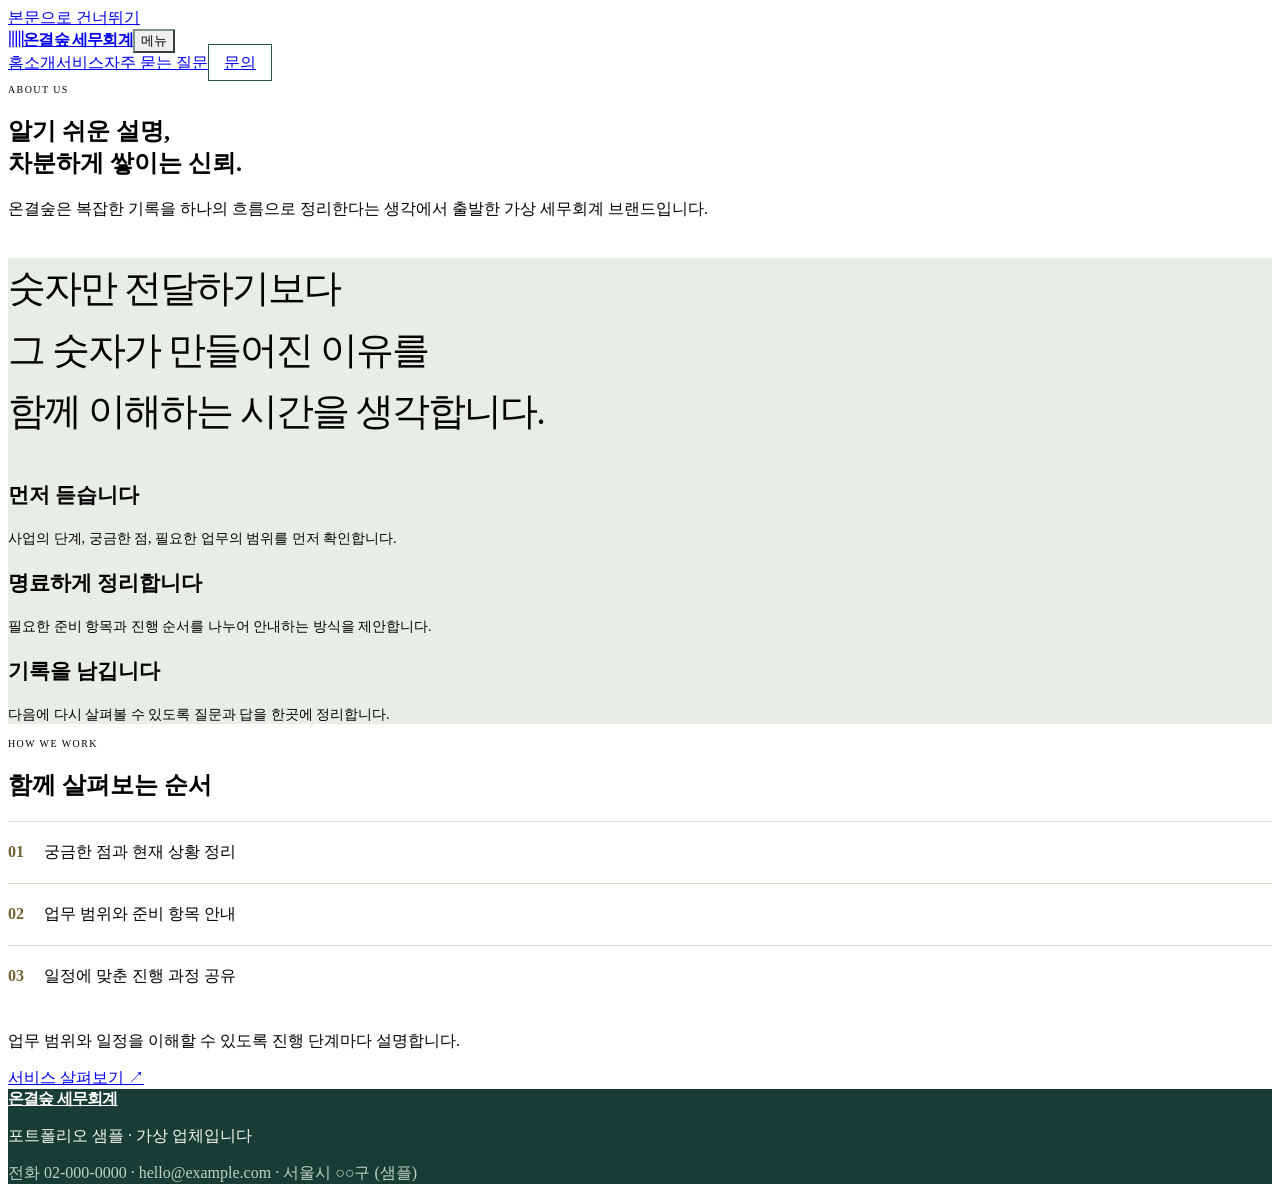
==== about.html @ 115e499b "세무회계 사무소 홈페이지 샘플 추가" ====
<!doctype html>
<html lang="ko"><head><meta charset="utf-8"><meta name="viewport" content="width=device-width,initial-scale=1"><title>사무소 소개 | 온결숲 세무회계</title><meta name="description" content="온결숲 세무회계. 사무소 소개·서비스·자주 묻는 질문과 문의 안내."><meta property="og:title" content="사무소 소개 | 온결숲 세무회계"><meta property="og:description" content="온결숲 세무회계. 사무소 소개·서비스·자주 묻는 질문과 문의 안내."><meta property="og:type" content="website"><meta property="og:locale" content="ko_KR"><meta property="og:image" content="thumb.png"><meta property="og:image:width" content="1280"><meta property="og:image:height" content="800"><link rel="icon" href="assets/mark.svg" type="image/svg+xml"><link rel="stylesheet" href="assets/base.css"><link rel="stylesheet" href="tax.css"><script defer src="assets/common.js"></script><link rel="preconnect" href="https://fonts.googleapis.com"><link rel="preconnect" href="https://fonts.gstatic.com" crossorigin><link href="https://fonts.googleapis.com/css2?family=Noto+Sans+KR:wght@400;500;600;700;800;900&display=swap" rel="stylesheet"></head>
<body class="tax"><a class="skip" href="#main">본문으로 건너뛰기</a><header class="site-header"><div class="wrap header-inner"><a class="brand" href="index.html"><span class="brand-mark" aria-hidden="true">▥</span>온결숲 세무회계</a><button class="nav-toggle" aria-expanded="false" aria-controls="site-nav" type="button">메뉴</button><nav id="site-nav" aria-label="주 메뉴"><a href="index.html">홈</a><a href="about.html" aria-current="page">소개</a><a href="services.html">서비스</a><a href="faq.html">자주 묻는 질문</a><a href="contact.html">문의</a></nav></div></header><main id="main"><section class="page-intro wrap"><p class="eyebrow">ABOUT US</p><h1>알기 쉬운 설명,<br>차분하게 쌓이는 신뢰.</h1><p class="lead">온결숲은 복잡한 기록을 하나의 흐름으로 정리한다는 생각에서 출발한 가상 세무회계 브랜드입니다.</p></section><section class="section soft"><div class="wrap"><p class="statement">숫자만 전달하기보다<br>그 숫자가 만들어진 이유를<br>함께 이해하는 시간을 생각합니다.</p><div class="grid three"><article class="panel"><h3>먼저 듣습니다</h3><p>사업의 단계, 궁금한 점, 필요한 업무의 범위를 먼저 확인합니다.</p></article><article class="panel"><h3>명료하게 정리합니다</h3><p>필요한 준비 항목과 진행 순서를 나누어 안내하는 방식을 제안합니다.</p></article><article class="panel"><h3>기록을 남깁니다</h3><p>다음에 다시 살펴볼 수 있도록 질문과 답을 한곳에 정리합니다.</p></article></div></div></section><section class="section wrap"><p class="eyebrow">HOW WE WORK</p><h2>함께 살펴보는 순서</h2><div class="step"><strong>01</strong>궁금한 점과 현재 상황 정리</div><div class="step"><strong>02</strong>업무 범위와 준비 항목 안내</div><div class="step"><strong>03</strong>일정에 맞춘 진행 과정 공유</div><p class="small muted" style="margin-top:24px">업무 범위와 일정을 이해할 수 있도록 진행 단계마다 설명합니다.</p><a class="btn outline" href="services.html">서비스 살펴보기 ↗</a></section></main><footer class="site-footer"><div class="wrap"><div class="footer-row"><a class="brand" href="index.html">온결숲 세무회계</a></div><p>포트폴리오 샘플 · 가상 업체입니다</p><p class="muted small">전화 02-000-0000 · hello@example.com · 서울시 ○○구 (샘플)</p></div></footer><div class="toast" id="toast" role="status" aria-live="polite" hidden></div></body></html>
---- tax.css ----
.tax{--ink:#173b3c;--muted:#516b6b;--accent:#1d5550;--paper:#fdfcf8;--soft:#edf2ee;--line:#d8e0d9;--radius:4px}.tax .brand{letter-spacing:.02em}.tax nav a:last-child{border:1px solid var(--accent);padding:9px 15px}.tax-hero{display:grid;grid-template-columns:1.03fr 1fr;gap:62px;align-items:center;padding:54px 0 58px}.tax-hero h1{font-size:clamp(2.2rem,4vw,3.4rem);margin-bottom:26px}.tax-hero h1 em{font-style:normal;color:#8b7945}.tax-art{position:relative}.tax-art img{display:block;width:100%;border-radius:4px}.art-note{position:absolute;bottom:24px;left:-26px;background:var(--paper);border:1px solid var(--line);padding:17px 24px;box-shadow:0 8px 25px #173b3c10;font-size:13px}.art-note strong{display:block;letter-spacing:.12em;font-size:10px;margin-bottom:4px;color:#7a6c43}.tax-points{border-top:1px solid var(--line);border-bottom:1px solid var(--line);padding:20px 0;display:grid;grid-template-columns:repeat(3,1fr);gap:20px;font-size:12px}.tax-points strong{display:block;font-size:15px;margin-bottom:3px}.service-num{font-size:13px;letter-spacing:.1em;color:#71633c;margin-bottom:34px}.tax .panel h3{font-size:21px}.tax .panel p{font-size:14px}.text-link{font-size:13px;font-weight:700;text-decoration:underline;text-underline-offset:6px}.statement{font-size:clamp(1.8rem,3vw,2.7rem);max-width:760px;line-height:1.6;letter-spacing:-.05em}.step{padding:20px 0;border-top:1px solid var(--line)}.step strong{margin-right:20px;color:#756234}.faq-list{max-width:840px}.faq-list details{border-top:1px solid var(--line);padding:24px 0}.faq-list details:last-child{border-bottom:1px solid var(--line)}.faq-list summary{cursor:pointer;font-weight:700;font-size:17px;padding-right:20px}.faq-list details p{padding-top:18px;font-size:14px;color:var(--muted);max-width:700px}.contact-grid{display:grid;grid-template-columns:.75fr 1.2fr;gap:70px}.contact-grid aside{background:var(--soft);padding:32px;align-self:start}.contact-grid form{max-width:620px}.tax .site-footer{background:#173b3c;color:#f6f3e9}.tax .site-footer .muted{color:#c3d3cf}.wide-cta{display:flex;align-items:center;justify-content:space-between;gap:24px}.wide-cta h2{max-width:660px}@media(max-width:760px){.tax-hero{grid-template-columns:1fr;gap:32px;padding:40px 0}.tax-hero h1{font-size:2.35rem}.tax-art{max-width:500px}.art-note{left:12px;bottom:16px;padding:12px 18px}.tax-points{grid-template-columns:1fr;gap:14px}.tax-points div{padding-bottom:10px;border-bottom:1px solid var(--line)}.tax-points div:last-child{border:0;padding:0}.contact-grid{grid-template-columns:1fr;gap:32px}.wide-cta{align-items:start;flex-direction:column}.tax nav a:last-child{padding:0;border:0}}

.tax{--ink:#163c36;--accent:#225749;--paper:#f6f7f0;--soft:#e8eee5;--line:#d6dfd1;--radius:2px}.tax .brand{font-weight:700;letter-spacing:-.05em}.tax-hero{grid-template-columns:1.03fr 1fr;gap:48px;padding:54px 0 62px;min-height:620px}.tax-hero h1{font-size:clamp(34px,4.25vw,56px);font-weight:600;line-height:1.35;letter-spacing:-.065em;margin-bottom:24px}.tax-hero h1 em{color:#607c51;font-weight:400}.tax-art{align-self:stretch;display:flex;align-items:center;min-width:0}.tax-art img{width:100%;border-radius:0}.tax .art-note{left:-20px;bottom:32px;background:#f6f7f0;padding:14px 20px;box-shadow:none;border:1px solid #c8d5c2;font-size:11px}.tax .btn{border-radius:2px;font-weight:500}.tax .tax-points{grid-template-columns:repeat(3,1fr);padding:24px 0}.tax .tax-points strong{font-size:16px;font-weight:500}.tax .service-num{font-family:Georgia,serif;font-size:42px;margin-bottom:25px;color:#6a8263}.tax .card{border-radius:2px;box-shadow:none;border-color:var(--line);padding:32px}.tax .card h3{font-weight:500;font-size:23px}.tax .section-head h2{font-weight:500}.tax .section.soft{background:#e8eee5}.tax .site-footer{background:#173d35;color:#f6f7f0}.tax .site-footer .muted{color:#bfd0c2}.tax .site-footer .brand{color:#fff}.tax .eyebrow{font-size:10px;letter-spacing:.14em}.tax .nav-toggle{border-color:#7c9481}.tax .contact-aside{border-radius:0}
@media(max-width:900px){.tax-hero{gap:24px}.tax-hero h1{font-size:42px}.tax .art-note{left:-8px;font-size:10px;padding:10px}.tax .hero-index{display:block}.tax .hero-index span{display:block}}
@media(max-width:760px){.tax-hero{grid-template-columns:1fr;gap:18px;padding:40px 0 28px;min-height:0}.tax-hero h1{font-size:37px;line-height:1.4}.tax-hero .lead br{display:none}.tax .hero-index{display:none}.tax-art{max-width:100%;width:100%;height:325px}.tax-art img{height:325px;object-fit:cover}.tax .art-note{bottom:6px;left:12px;max-width:calc(100% - 24px)}.tax .tax-points{grid-template-columns:1fr;gap:14px}.tax .card{padding:25px}.tax .actions{margin-top:24px;gap:20px}.tax .btn{font-size:12px}.tax .eyebrow{font-size:9px}}

.tax .service-num{display:flex;align-items:center;gap:18px;font-size:38px;letter-spacing:0}.tax .service-label{font-family:Arial,sans-serif;font-size:10px;letter-spacing:.13em}.tax .panel{min-width:0}
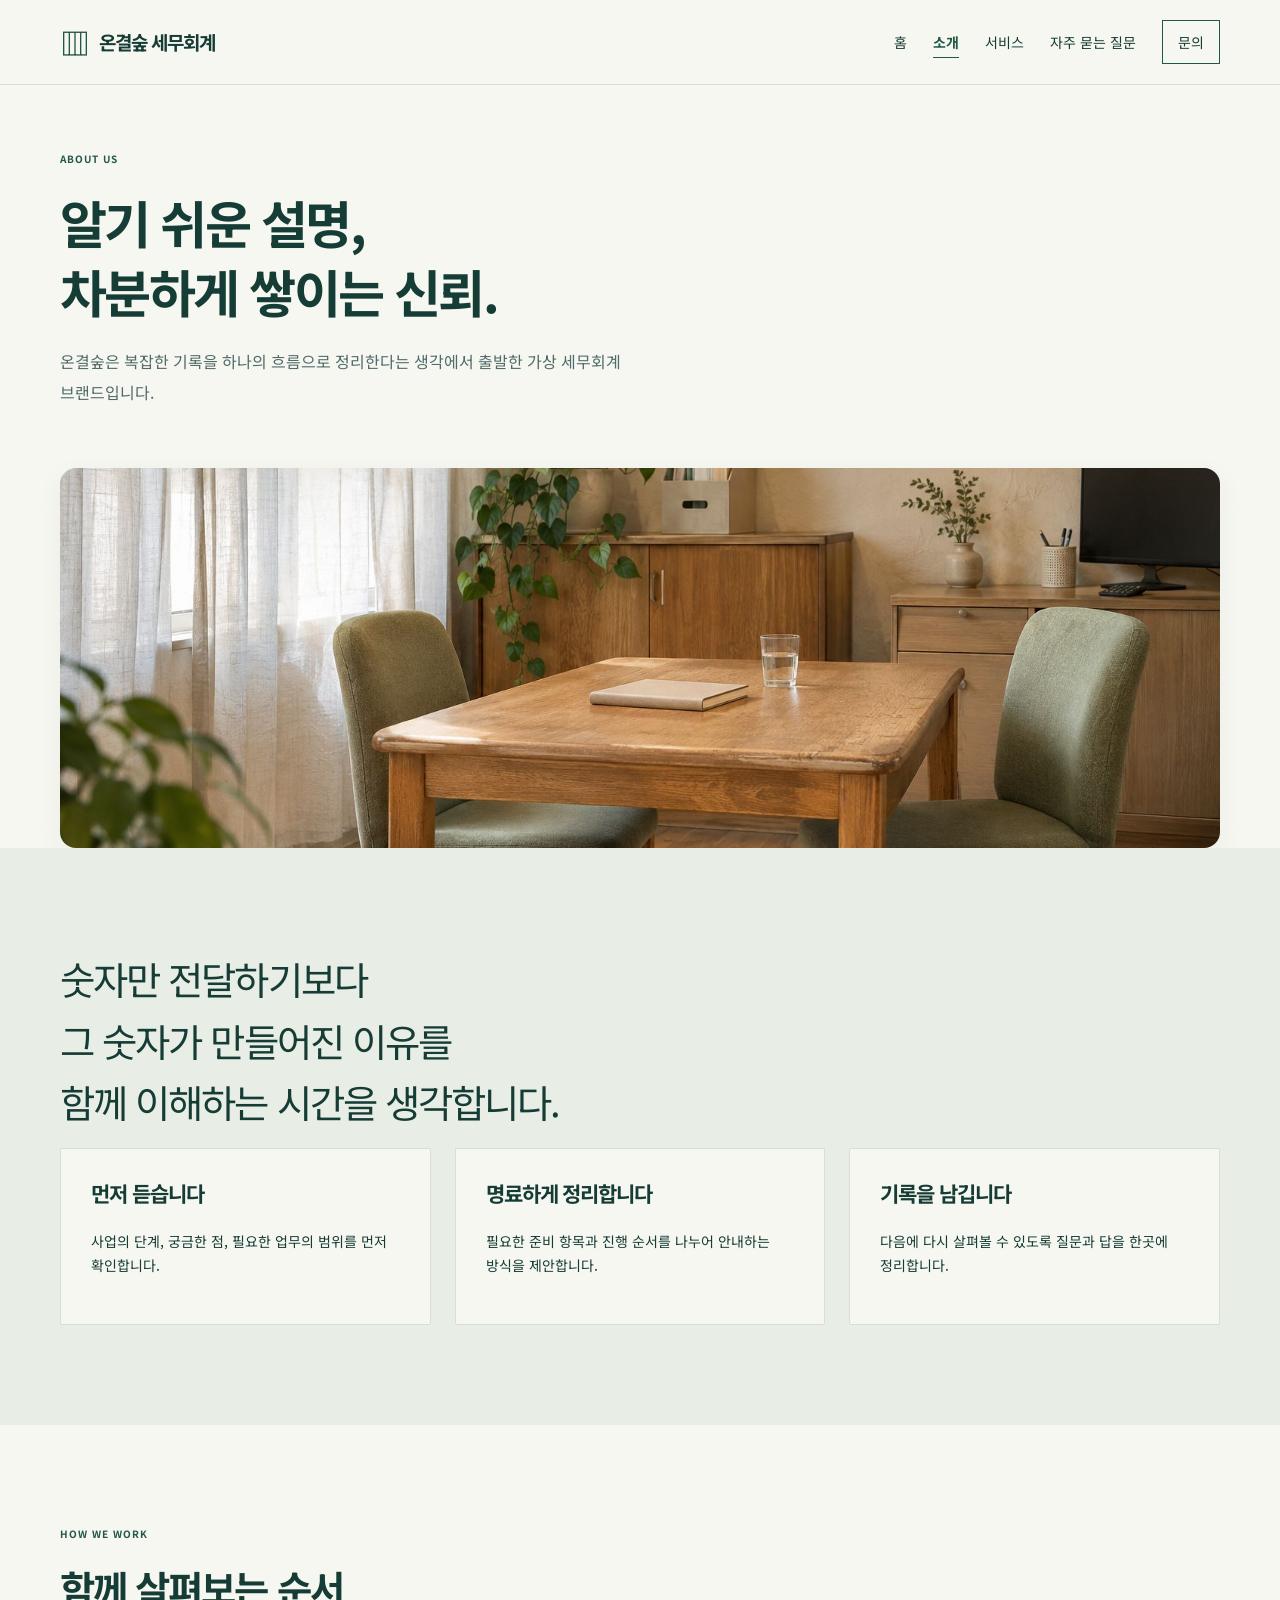
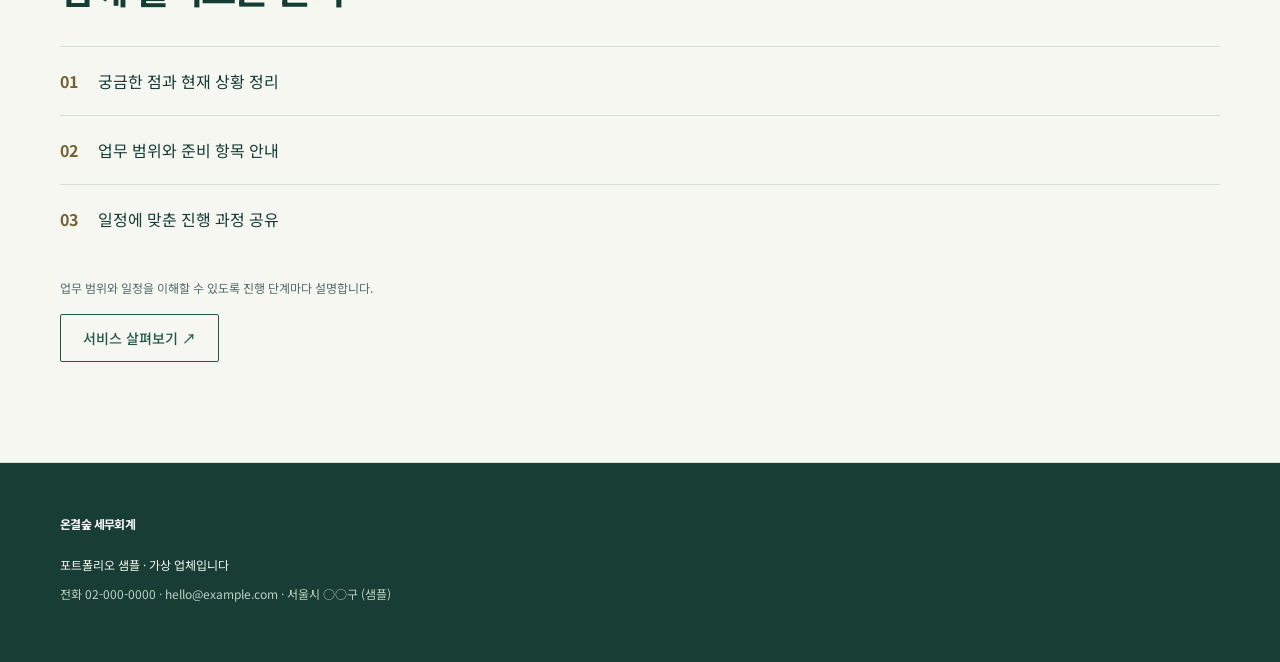
==== commit 7a4f9f5f: "첫 화면과 소개·서비스·문의 쪽을 사진 중심으로 변경" ====
--- a/about.html
+++ b/about.html
@@ -1,3 +1,3 @@
 <!doctype html>
 <html lang="ko"><head><meta charset="utf-8"><meta name="viewport" content="width=device-width,initial-scale=1"><title>사무소 소개 | 온결숲 세무회계</title><meta name="description" content="온결숲 세무회계. 사무소 소개·서비스·자주 묻는 질문과 문의 안내."><meta property="og:title" content="사무소 소개 | 온결숲 세무회계"><meta property="og:description" content="온결숲 세무회계. 사무소 소개·서비스·자주 묻는 질문과 문의 안내."><meta property="og:type" content="website"><meta property="og:locale" content="ko_KR"><meta property="og:image" content="thumb.png"><meta property="og:image:width" content="1280"><meta property="og:image:height" content="800"><link rel="icon" href="assets/mark.svg" type="image/svg+xml"><link rel="stylesheet" href="assets/base.css"><link rel="stylesheet" href="tax.css"><script defer src="assets/common.js"></script><link rel="preconnect" href="https://fonts.googleapis.com"><link rel="preconnect" href="https://fonts.gstatic.com" crossorigin><link href="https://fonts.googleapis.com/css2?family=Noto+Sans+KR:wght@400;500;600;700;800;900&display=swap" rel="stylesheet"></head>
-<body class="tax"><a class="skip" href="#main">본문으로 건너뛰기</a><header class="site-header"><div class="wrap header-inner"><a class="brand" href="index.html"><span class="brand-mark" aria-hidden="true">▥</span>온결숲 세무회계</a><button class="nav-toggle" aria-expanded="false" aria-controls="site-nav" type="button">메뉴</button><nav id="site-nav" aria-label="주 메뉴"><a href="index.html">홈</a><a href="about.html" aria-current="page">소개</a><a href="services.html">서비스</a><a href="faq.html">자주 묻는 질문</a><a href="contact.html">문의</a></nav></div></header><main id="main"><section class="page-intro wrap"><p class="eyebrow">ABOUT US</p><h1>알기 쉬운 설명,<br>차분하게 쌓이는 신뢰.</h1><p class="lead">온결숲은 복잡한 기록을 하나의 흐름으로 정리한다는 생각에서 출발한 가상 세무회계 브랜드입니다.</p></section><section class="section soft"><div class="wrap"><p class="statement">숫자만 전달하기보다<br>그 숫자가 만들어진 이유를<br>함께 이해하는 시간을 생각합니다.</p><div class="grid three"><article class="panel"><h3>먼저 듣습니다</h3><p>사업의 단계, 궁금한 점, 필요한 업무의 범위를 먼저 확인합니다.</p></article><article class="panel"><h3>명료하게 정리합니다</h3><p>필요한 준비 항목과 진행 순서를 나누어 안내하는 방식을 제안합니다.</p></article><article class="panel"><h3>기록을 남깁니다</h3><p>다음에 다시 살펴볼 수 있도록 질문과 답을 한곳에 정리합니다.</p></article></div></div></section><section class="section wrap"><p class="eyebrow">HOW WE WORK</p><h2>함께 살펴보는 순서</h2><div class="step"><strong>01</strong>궁금한 점과 현재 상황 정리</div><div class="step"><strong>02</strong>업무 범위와 준비 항목 안내</div><div class="step"><strong>03</strong>일정에 맞춘 진행 과정 공유</div><p class="small muted" style="margin-top:24px">업무 범위와 일정을 이해할 수 있도록 진행 단계마다 설명합니다.</p><a class="btn outline" href="services.html">서비스 살펴보기 ↗</a></section></main><footer class="site-footer"><div class="wrap"><div class="footer-row"><a class="brand" href="index.html">온결숲 세무회계</a></div><p>포트폴리오 샘플 · 가상 업체입니다</p><p class="muted small">전화 02-000-0000 · hello@example.com · 서울시 ○○구 (샘플)</p></div></footer><div class="toast" id="toast" role="status" aria-live="polite" hidden></div></body></html>
+<body class="tax"><a class="skip" href="#main">본문으로 건너뛰기</a><header class="site-header"><div class="wrap header-inner"><a class="brand" href="index.html"><span class="brand-mark" aria-hidden="true">▥</span>온결숲 세무회계</a><button class="nav-toggle" aria-expanded="false" aria-controls="site-nav" type="button">메뉴</button><nav id="site-nav" aria-label="주 메뉴"><a href="index.html">홈</a><a href="about.html" aria-current="page">소개</a><a href="services.html">서비스</a><a href="faq.html">자주 묻는 질문</a><a href="contact.html">문의</a></nav></div></header><main id="main"><section class="page-intro wrap"><p class="eyebrow">ABOUT US</p><h1>알기 쉬운 설명,<br>차분하게 쌓이는 신뢰.</h1><p class="lead">온결숲은 복잡한 기록을 하나의 흐름으로 정리한다는 생각에서 출발한 가상 세무회계 브랜드입니다.</p></section><figure class="wrap page-photo about-photo"><img src="images/about.jpg" width="1536" height="1024" alt="상담실 테이블과 마주 놓인 두 개의 의자" loading="lazy"></figure><section class="section soft"><div class="wrap"><p class="statement">숫자만 전달하기보다<br>그 숫자가 만들어진 이유를<br>함께 이해하는 시간을 생각합니다.</p><div class="grid three"><article class="panel"><h3>먼저 듣습니다</h3><p>사업의 단계, 궁금한 점, 필요한 업무의 범위를 먼저 확인합니다.</p></article><article class="panel"><h3>명료하게 정리합니다</h3><p>필요한 준비 항목과 진행 순서를 나누어 안내하는 방식을 제안합니다.</p></article><article class="panel"><h3>기록을 남깁니다</h3><p>다음에 다시 살펴볼 수 있도록 질문과 답을 한곳에 정리합니다.</p></article></div></div></section><section class="section wrap"><p class="eyebrow">HOW WE WORK</p><h2>함께 살펴보는 순서</h2><div class="step"><strong>01</strong>궁금한 점과 현재 상황 정리</div><div class="step"><strong>02</strong>업무 범위와 준비 항목 안내</div><div class="step"><strong>03</strong>일정에 맞춘 진행 과정 공유</div><p class="small muted" style="margin-top:24px">업무 범위와 일정을 이해할 수 있도록 진행 단계마다 설명합니다.</p><a class="btn outline" href="services.html">서비스 살펴보기 ↗</a></section></main><footer class="site-footer"><div class="wrap"><div class="footer-row"><a class="brand" href="index.html">온결숲 세무회계</a></div><p>포트폴리오 샘플 · 가상 업체입니다</p><p class="muted small">전화 02-000-0000 · hello@example.com · 서울시 ○○구 (샘플)</p></div></footer><div class="toast" id="toast" role="status" aria-live="polite" hidden></div></body></html>
--- a/assets/base.css
+++ b/assets/base.css
@@ -0,0 +1,10 @@
+
+:root{--ink:#182e39;--muted:#536570;--paper:#fff;--line:#dce3e5;--accent:#1c574e;--soft:#f1f5f4;--radius:14px}*{box-sizing:border-box}body{margin:0;font-family:'Noto Sans KR',sans-serif;color:var(--ink);background:var(--paper);line-height:1.75;word-break:keep-all}a{color:inherit;text-decoration:none}button,input,select,textarea{font:inherit}button,a,input,select,textarea{touch-action:manipulation}button{cursor:pointer}img,svg{max-width:100%;height:auto}button:disabled{cursor:not-allowed;opacity:.6}a:hover{text-decoration:underline;text-underline-offset:5px}:focus-visible{outline:3px solid #a04b0c;outline-offset:4px}h1,h2,h3,p{margin-top:0}h1,h2,h3{line-height:1.35;letter-spacing:-.05em}h1{font-size:clamp(2.25rem,4.6vw,4.2rem);font-weight:700}h2{font-size:clamp(1.8rem,3vw,2.65rem)}h3{font-size:1.2rem}p{margin-bottom:1rem}.wrap{width:min(1120px,calc(100% - 48px));margin:auto}.site-header{background:var(--paper);border-bottom:1px solid var(--line)}.header-inner{min-height:88px;display:flex;justify-content:space-between;align-items:center;gap:20px}.brand{display:inline-flex;align-items:center;gap:10px;font-size:19px;font-weight:700;letter-spacing:-.05em;white-space:nowrap}.brand-mark{font-size:30px;color:var(--accent)}nav{display:flex;align-items:center;gap:26px;font-size:14px}nav a[aria-current]{font-weight:700;text-decoration:underline;text-underline-offset:9px;color:var(--accent)}.nav-toggle{display:none}.skip{position:absolute;top:-90px;left:16px;z-index:30;background:#fff;padding:12px}.skip:focus{top:16px}.eyebrow{font-size:12px;font-weight:700;letter-spacing:.15em;text-transform:uppercase;color:var(--accent);margin-bottom:20px}.lead{font-size:17px;color:var(--muted);max-width:560px}.btn{border:1px solid var(--accent);border-radius:5px;background:var(--accent);color:white;min-height:48px;display:inline-flex;align-items:center;justify-content:center;padding:11px 22px;gap:12px;font-weight:700;font-size:14px;text-decoration:none}.btn:hover{text-decoration:none;filter:brightness(.94)}.btn.outline{background:transparent;color:var(--accent)}.btn.small{min-height:40px;padding:8px 14px;font-size:12px}.actions{display:flex;gap:12px;flex-wrap:wrap;margin-top:28px}.section{padding:80px 0}.section.soft{background:var(--soft)}.section-head{display:flex;justify-content:space-between;align-items:end;gap:24px;margin-bottom:32px}.section-head h2{margin-bottom:0}.muted{color:var(--muted)}.small{font-size:12px}.grid{display:grid;gap:24px}.grid.two{grid-template-columns:repeat(2,minmax(0,1fr))}.grid.three{grid-template-columns:repeat(3,minmax(0,1fr))}.grid.four{grid-template-columns:repeat(4,minmax(0,1fr))}.panel{border:1px solid var(--line);padding:30px;border-radius:var(--radius);background:var(--paper)}.tag{display:inline-block;border:1px solid var(--line);padding:4px 11px;border-radius:40px;font-size:11px;font-weight:700;letter-spacing:.03em}.page-intro{padding:65px 0 44px}.page-intro h1{font-size:clamp(2.2rem,4vw,3.2rem);margin-bottom:20px}.page-intro p{max-width:630px}.site-footer{border-top:1px solid var(--line);padding:40px 0 28px}.site-footer p{font-size:12px;margin-bottom:8px}.footer-row{display:flex;justify-content:space-between;gap:20px;margin-bottom:20px}.footer-row>a:last-child{font-size:12px}.field{display:grid;gap:8px;margin-bottom:18px;font-size:14px;font-weight:700}input,select,textarea{width:100%;min-width:0;border:1px solid #83939a;border-radius:5px;padding:11px 12px;background:var(--paper);color:var(--ink)}textarea{resize:vertical}input[type=checkbox]{width:18px;height:18px;flex:none;accent-color:var(--accent)}.check{display:flex;gap:10px;align-items:start;font-size:13px}.notice{background:var(--soft);border-left:3px solid var(--accent);padding:16px 20px;font-size:13px;margin-bottom:24px}.status{padding:16px;border:1px solid var(--accent);border-radius:6px;margin-top:16px}.hp{position:absolute;left:-10000px;opacity:0}.empty{text-align:center;padding:40px;border:1px dashed var(--line);border-radius:10px}.toast{position:fixed;bottom:24px;left:50%;transform:translateX(-50%);z-index:50;background:var(--ink);color:white;padding:15px 24px;border-radius:8px;width:max-content;max-width:calc(100% - 32px);box-shadow:0 8px 30px #0002}.divider{border:0;border-top:1px solid var(--line);margin:24px 0}dialog{background:var(--paper);color:var(--ink);border:1px solid var(--line);border-radius:16px;padding:30px;width:min(560px,calc(100% - 32px));max-height:85vh;overflow:auto}dialog::backdrop{background:#12221ebb}.dialog-head{display:flex;justify-content:space-between;align-items:start;gap:15px}.icon-btn{border:1px solid var(--line);background:transparent;color:var(--ink);border-radius:6px;min-width:42px;min-height:42px}.body-copy{white-space:pre-wrap;overflow-wrap:anywhere}.error{color:#9b2f24}.sr-only{position:absolute;width:1px;height:1px;overflow:hidden;clip-path:inset(50%)}[hidden]{display:none!important}
+@media(max-width:760px){.wrap{width:calc(100% - 36px)}.header-inner{min-height:74px;flex-wrap:wrap;gap:0}.brand{font-size:18px}.nav-toggle{display:block;background:transparent;border:1px solid var(--line);padding:8px 12px;color:var(--ink);border-radius:4px;font-size:13px}nav{display:none;width:100%;padding:12px 0 20px;flex-wrap:wrap;gap:16px 23px}nav.open{display:flex}.grid.two,.grid.three,.grid.four{grid-template-columns:1fr}.section{padding:54px 0}.section-head{align-items:start;flex-direction:column;gap:18px}.page-intro{padding:42px 0 24px}.panel{padding:24px}.footer-row{align-items:start;flex-direction:column}.lead{font-size:15px}.actions{gap:10px}.btn{padding:11px 18px}}
+@media(prefers-reduced-motion:no-preference){a,button{transition:background .18s,color .18s,filter .18s}}
+
+/* Layout and motion */
+html{scroll-behavior:smooth;scroll-padding-top:100px}body{font-weight:400}h1,h2,h3{font-weight:700}.wrap{width:min(1160px,calc(100% - 64px))}.site-header{position:sticky;top:0;z-index:20;background:var(--paper)}.header-inner{min-height:84px}.section{padding:100px 0}.section-head{margin-bottom:40px}.site-footer{padding:50px 0}.hero-copy{min-width:0}.lead{font-size:16px;line-height:1.95}.text-link{font-size:13px;font-weight:600;align-self:center;line-height:1.7}.line-dot{display:inline-block;width:7px;height:7px;border-radius:50%;background:currentColor;margin-right:7px}.btn{transition:transform .2s,background .2s}.btn:hover{transform:translateY(-2px)}.hero-index{display:flex;justify-content:space-between;gap:16px;font-size:10px;letter-spacing:.09em;border-top:1px solid var(--line);padding-top:16px;margin-top:52px;color:var(--muted)}.page-title{padding-top:62px}.site-footer .footer-row{align-items:center}section[id]{scroll-margin-top:110px}.reveal-item{transition:opacity .65s,transform .65s}.motion-on .reveal-item:not(.in-view){opacity:0;transform:translateY(22px)}.in-view{opacity:1;transform:none}button,a{ -webkit-tap-highlight-color:transparent}.table-wrap{overflow-x:auto}input,select,textarea{max-width:100%}dialog{max-height:90dvh;overflow-y:auto}nav a{white-space:nowrap}
+@media(max-width:900px){.wrap{width:calc(100% - 40px)}nav{gap:15px}.brand{font-size:17px}.header-inner{gap:12px}.section{padding:68px 0}.hero-index{margin-top:30px}}
+@media(max-width:760px){.wrap{width:calc(100% - 36px)}.header-inner{min-height:72px}.nav-toggle{display:block;border:1px solid var(--line);border-radius:4px;background:transparent;color:var(--ink);min-height:44px;padding:8px 12px}.site-header nav{display:none;position:absolute;top:100%;left:0;right:0;background:var(--paper);padding:12px 18px 20px;box-shadow:0 16px 22px #00000012;border-bottom:1px solid var(--line);align-items:stretch;max-height:75dvh;overflow:auto}.site-header nav.open{display:flex;flex-direction:column;gap:2px}.site-header nav a{padding:12px;min-height:44px}.lead{font-size:14px}.section-head{align-items:start}.section{padding:60px 0}.hero-index{font-size:9px}.site-footer .footer-row{flex-wrap:wrap}.page-title{padding-top:40px}.text-link{font-size:12px}.actions{gap:16px}h2{font-size:29px}}
+@media(prefers-reduced-motion:reduce){html{scroll-behavior:auto}*,*::before,*::after{animation:none!important;transition:none!important}.motion-on .reveal-item:not(.in-view){opacity:1;transform:none}}
--- a/tax.css
+++ b/tax.css
@@ -1,7 +1,11 @@
-.tax{--ink:#173b3c;--muted:#516b6b;--accent:#1d5550;--paper:#fdfcf8;--soft:#edf2ee;--line:#d8e0d9;--radius:4px}.tax .brand{letter-spacing:.02em}.tax nav a:last-child{border:1px solid var(--accent);padding:9px 15px}.tax-hero{display:grid;grid-template-columns:1.03fr 1fr;gap:62px;align-items:center;padding:54px 0 58px}.tax-hero h1{font-size:clamp(2.2rem,4vw,3.4rem);margin-bottom:26px}.tax-hero h1 em{font-style:normal;color:#8b7945}.tax-art{position:relative}.tax-art img{display:block;width:100%;border-radius:4px}.art-note{position:absolute;bottom:24px;left:-26px;background:var(--paper);border:1px solid var(--line);padding:17px 24px;box-shadow:0 8px 25px #173b3c10;font-size:13px}.art-note strong{display:block;letter-spacing:.12em;font-size:10px;margin-bottom:4px;color:#7a6c43}.tax-points{border-top:1px solid var(--line);border-bottom:1px solid var(--line);padding:20px 0;display:grid;grid-template-columns:repeat(3,1fr);gap:20px;font-size:12px}.tax-points strong{display:block;font-size:15px;margin-bottom:3px}.service-num{font-size:13px;letter-spacing:.1em;color:#71633c;margin-bottom:34px}.tax .panel h3{font-size:21px}.tax .panel p{font-size:14px}.text-link{font-size:13px;font-weight:700;text-decoration:underline;text-underline-offset:6px}.statement{font-size:clamp(1.8rem,3vw,2.7rem);max-width:760px;line-height:1.6;letter-spacing:-.05em}.step{padding:20px 0;border-top:1px solid var(--line)}.step strong{margin-right:20px;color:#756234}.faq-list{max-width:840px}.faq-list details{border-top:1px solid var(--line);padding:24px 0}.faq-list details:last-child{border-bottom:1px solid var(--line)}.faq-list summary{cursor:pointer;font-weight:700;font-size:17px;padding-right:20px}.faq-list details p{padding-top:18px;font-size:14px;color:var(--muted);max-width:700px}.contact-grid{display:grid;grid-template-columns:.75fr 1.2fr;gap:70px}.contact-grid aside{background:var(--soft);padding:32px;align-self:start}.contact-grid form{max-width:620px}.tax .site-footer{background:#173b3c;color:#f6f3e9}.tax .site-footer .muted{color:#c3d3cf}.wide-cta{display:flex;align-items:center;justify-content:space-between;gap:24px}.wide-cta h2{max-width:660px}@media(max-width:760px){.tax-hero{grid-template-columns:1fr;gap:32px;padding:40px 0}.tax-hero h1{font-size:2.35rem}.tax-art{max-width:500px}.art-note{left:12px;bottom:16px;padding:12px 18px}.tax-points{grid-template-columns:1fr;gap:14px}.tax-points div{padding-bottom:10px;border-bottom:1px solid var(--line)}.tax-points div:last-child{border:0;padding:0}.contact-grid{grid-template-columns:1fr;gap:32px}.wide-cta{align-items:start;flex-direction:column}.tax nav a:last-child{padding:0;border:0}}
-
-.tax{--ink:#163c36;--accent:#225749;--paper:#f6f7f0;--soft:#e8eee5;--line:#d6dfd1;--radius:2px}.tax .brand{font-weight:700;letter-spacing:-.05em}.tax-hero{grid-template-columns:1.03fr 1fr;gap:48px;padding:54px 0 62px;min-height:620px}.tax-hero h1{font-size:clamp(34px,4.25vw,56px);font-weight:600;line-height:1.35;letter-spacing:-.065em;margin-bottom:24px}.tax-hero h1 em{color:#607c51;font-weight:400}.tax-art{align-self:stretch;display:flex;align-items:center;min-width:0}.tax-art img{width:100%;border-radius:0}.tax .art-note{left:-20px;bottom:32px;background:#f6f7f0;padding:14px 20px;box-shadow:none;border:1px solid #c8d5c2;font-size:11px}.tax .btn{border-radius:2px;font-weight:500}.tax .tax-points{grid-template-columns:repeat(3,1fr);padding:24px 0}.tax .tax-points strong{font-size:16px;font-weight:500}.tax .service-num{font-family:Georgia,serif;font-size:42px;margin-bottom:25px;color:#6a8263}.tax .card{border-radius:2px;box-shadow:none;border-color:var(--line);padding:32px}.tax .card h3{font-weight:500;font-size:23px}.tax .section-head h2{font-weight:500}.tax .section.soft{background:#e8eee5}.tax .site-footer{background:#173d35;color:#f6f7f0}.tax .site-footer .muted{color:#bfd0c2}.tax .site-footer .brand{color:#fff}.tax .eyebrow{font-size:10px;letter-spacing:.14em}.tax .nav-toggle{border-color:#7c9481}.tax .contact-aside{border-radius:0}
-@media(max-width:900px){.tax-hero{gap:24px}.tax-hero h1{font-size:42px}.tax .art-note{left:-8px;font-size:10px;padding:10px}.tax .hero-index{display:block}.tax .hero-index span{display:block}}
-@media(max-width:760px){.tax-hero{grid-template-columns:1fr;gap:18px;padding:40px 0 28px;min-height:0}.tax-hero h1{font-size:37px;line-height:1.4}.tax-hero .lead br{display:none}.tax .hero-index{display:none}.tax-art{max-width:100%;width:100%;height:325px}.tax-art img{height:325px;object-fit:cover}.tax .art-note{bottom:6px;left:12px;max-width:calc(100% - 24px)}.tax .tax-points{grid-template-columns:1fr;gap:14px}.tax .card{padding:25px}.tax .actions{margin-top:24px;gap:20px}.tax .btn{font-size:12px}.tax .eyebrow{font-size:9px}}
-
-.tax .service-num{display:flex;align-items:center;gap:18px;font-size:38px;letter-spacing:0}.tax .service-label{font-family:Arial,sans-serif;font-size:10px;letter-spacing:.13em}.tax .panel{min-width:0}
+.tax{--ink:#173b3c;--muted:#516b6b;--accent:#1d5550;--paper:#fdfcf8;--soft:#edf2ee;--line:#d8e0d9;--radius:4px}.tax .brand{letter-spacing:.02em}.tax nav a:last-child{border:1px solid var(--accent);padding:9px 15px}.tax-hero{display:grid;grid-template-columns:1.03fr 1fr;gap:62px;align-items:center;padding:54px 0 58px}.tax-hero h1{font-size:clamp(2.2rem,4vw,3.4rem);margin-bottom:26px}.tax-hero h1 em{font-style:normal;color:#8b7945}.tax-photo{position:relative}.tax-photo img{display:block;width:100%;border-radius:4px}.art-note{position:absolute;bottom:24px;left:-26px;background:var(--paper);border:1px solid var(--line);padding:17px 24px;box-shadow:0 8px 25px #173b3c10;font-size:13px}.art-note strong{display:block;letter-spacing:.12em;font-size:10px;margin-bottom:4px;color:#7a6c43}.tax-points{border-top:1px solid var(--line);border-bottom:1px solid var(--line);padding:20px 0;display:grid;grid-template-columns:repeat(3,1fr);gap:20px;font-size:12px}.tax-points strong{display:block;font-size:15px;margin-bottom:3px}.service-num{font-size:13px;letter-spacing:.1em;color:#71633c;margin-bottom:34px}.tax .panel h3{font-size:21px}.tax .panel p{font-size:14px}.text-link{font-size:13px;font-weight:700;text-decoration:underline;text-underline-offset:6px}.statement{font-size:clamp(1.8rem,3vw,2.7rem);max-width:760px;line-height:1.6;letter-spacing:-.05em}.step{padding:20px 0;border-top:1px solid var(--line)}.step strong{margin-right:20px;color:#756234}.faq-list{max-width:840px}.faq-list details{border-top:1px solid var(--line);padding:24px 0}.faq-list details:last-child{border-bottom:1px solid var(--line)}.faq-list summary{cursor:pointer;font-weight:700;font-size:17px;padding-right:20px}.faq-list details p{padding-top:18px;font-size:14px;color:var(--muted);max-width:700px}.contact-grid{display:grid;grid-template-columns:.75fr 1.2fr;gap:70px}.contact-grid aside{background:var(--soft);padding:32px;align-self:start}.contact-grid form{max-width:620px}.tax .site-footer{background:#173b3c;color:#f6f3e9}.tax .site-footer .muted{color:#c3d3cf}.wide-cta{display:flex;align-items:center;justify-content:space-between;gap:24px}.wide-cta h2{max-width:660px}@media(max-width:760px){.tax-hero{grid-template-columns:1fr;gap:32px;padding:40px 0}.tax-hero h1{font-size:2.35rem}.tax-photo{max-width:500px}.art-note{left:12px;bottom:16px;padding:12px 18px}.tax-points{grid-template-columns:1fr;gap:14px}.tax-points div{padding-bottom:10px;border-bottom:1px solid var(--line)}.tax-points div:last-child{border:0;padding:0}.contact-grid{grid-template-columns:1fr;gap:32px}.wide-cta{align-items:start;flex-direction:column}.tax nav a:last-child{padding:0;border:0}}
+
+.tax{--ink:#163c36;--accent:#225749;--paper:#f6f7f0;--soft:#e8eee5;--line:#d6dfd1;--radius:2px}.tax .brand{font-weight:700;letter-spacing:-.05em}.tax-hero{grid-template-columns:1.03fr 1fr;gap:48px;padding:54px 0 62px;min-height:620px}.tax-hero h1{font-size:clamp(34px,4.25vw,56px);font-weight:600;line-height:1.35;letter-spacing:-.065em;margin-bottom:24px}.tax-hero h1 em{color:#607c51;font-weight:400}.tax-photo{align-self:stretch;display:flex;align-items:center;min-width:0}.tax-photo img{width:100%;border-radius:0}.tax .art-note{left:-20px;bottom:32px;background:#f6f7f0;padding:14px 20px;box-shadow:none;border:1px solid #c8d5c2;font-size:11px}.tax .btn{border-radius:2px;font-weight:500}.tax .tax-points{grid-template-columns:repeat(3,1fr);padding:24px 0}.tax .tax-points strong{font-size:16px;font-weight:500}.tax .service-num{font-family:Georgia,serif;font-size:42px;margin-bottom:25px;color:#6a8263}.tax .card{border-radius:2px;box-shadow:none;border-color:var(--line);padding:32px}.tax .card h3{font-weight:500;font-size:23px}.tax .section-head h2{font-weight:500}.tax .section.soft{background:#e8eee5}.tax .site-footer{background:#173d35;color:#f6f7f0}.tax .site-footer .muted{color:#bfd0c2}.tax .site-footer .brand{color:#fff}.tax .eyebrow{font-size:10px;letter-spacing:.14em}.tax .nav-toggle{border-color:#7c9481}.tax .contact-aside{border-radius:0}
+@media(max-width:900px){.tax-hero{gap:24px}.tax-hero h1{font-size:42px}.tax .art-note{left:-8px;font-size:10px;padding:10px}.tax .hero-index{display:block}.tax .hero-index span{display:block}}
+@media(max-width:760px){.tax-hero{grid-template-columns:1fr;gap:18px;padding:40px 0 28px;min-height:0}.tax-hero h1{font-size:37px;line-height:1.4}.tax-hero .lead br{display:none}.tax .hero-index{display:none}.tax-photo{max-width:100%;width:100%;height:325px}.tax-photo img{height:325px;object-fit:cover}.tax .art-note{bottom:6px;left:12px;max-width:calc(100% - 24px)}.tax .tax-points{grid-template-columns:1fr;gap:14px}.tax .card{padding:25px}.tax .actions{margin-top:24px;gap:20px}.tax .btn{font-size:12px}.tax .eyebrow{font-size:9px}}
+
+.tax .service-num{display:flex;align-items:center;gap:18px;font-size:38px;letter-spacing:0}.tax .service-label{font-family:Arial,sans-serif;font-size:10px;letter-spacing:.13em}.tax .panel{min-width:0}
+
+.tax-hero{gap:56px;min-height:610px;padding:48px 0 54px}.tax-photo{position:relative;display:block;align-self:center;min-width:0}.tax-photo .hero-photo{display:block;width:100%;height:500px;object-fit:cover;object-position:52% 52%;border-radius:18px;box-shadow:0 18px 42px #1b362623}.tax .art-note{left:-18px;bottom:25px;max-width:92%;background:#fbfcf5f5;border:0;border-radius:10px;padding:15px 19px;box-shadow:0 6px 22px #173b3c12}.page-photo{margin:0 auto}.page-photo img{display:block;width:100%;height:380px;object-fit:cover;object-position:center;border-radius:16px;box-shadow:0 8px 28px #173b3c0e}.page-photo.contact-photo img{height:340px;object-position:center 56%}.page-photo.services-photo img{object-position:center 52%}.tax .tax-points{border-top:0}.tax .eyebrow{letter-spacing:.1em}
+@media(max-width:900px){.tax-hero{gap:28px}.tax-photo .hero-photo{height:465px}}
+@media(max-width:760px){.tax-hero{padding:32px 0 30px;gap:26px;min-height:0}.tax-photo{width:100%;height:auto;max-width:none}.tax-photo .hero-photo{height:315px;border-radius:14px;object-position:55% center}.tax .art-note{left:13px;bottom:14px;max-width:calc(100% - 26px);font-size:10px;padding:12px 14px}.page-photo img,.page-photo.contact-photo img{height:240px;border-radius:12px}.page-photo.services-photo img{object-position:65% center}}
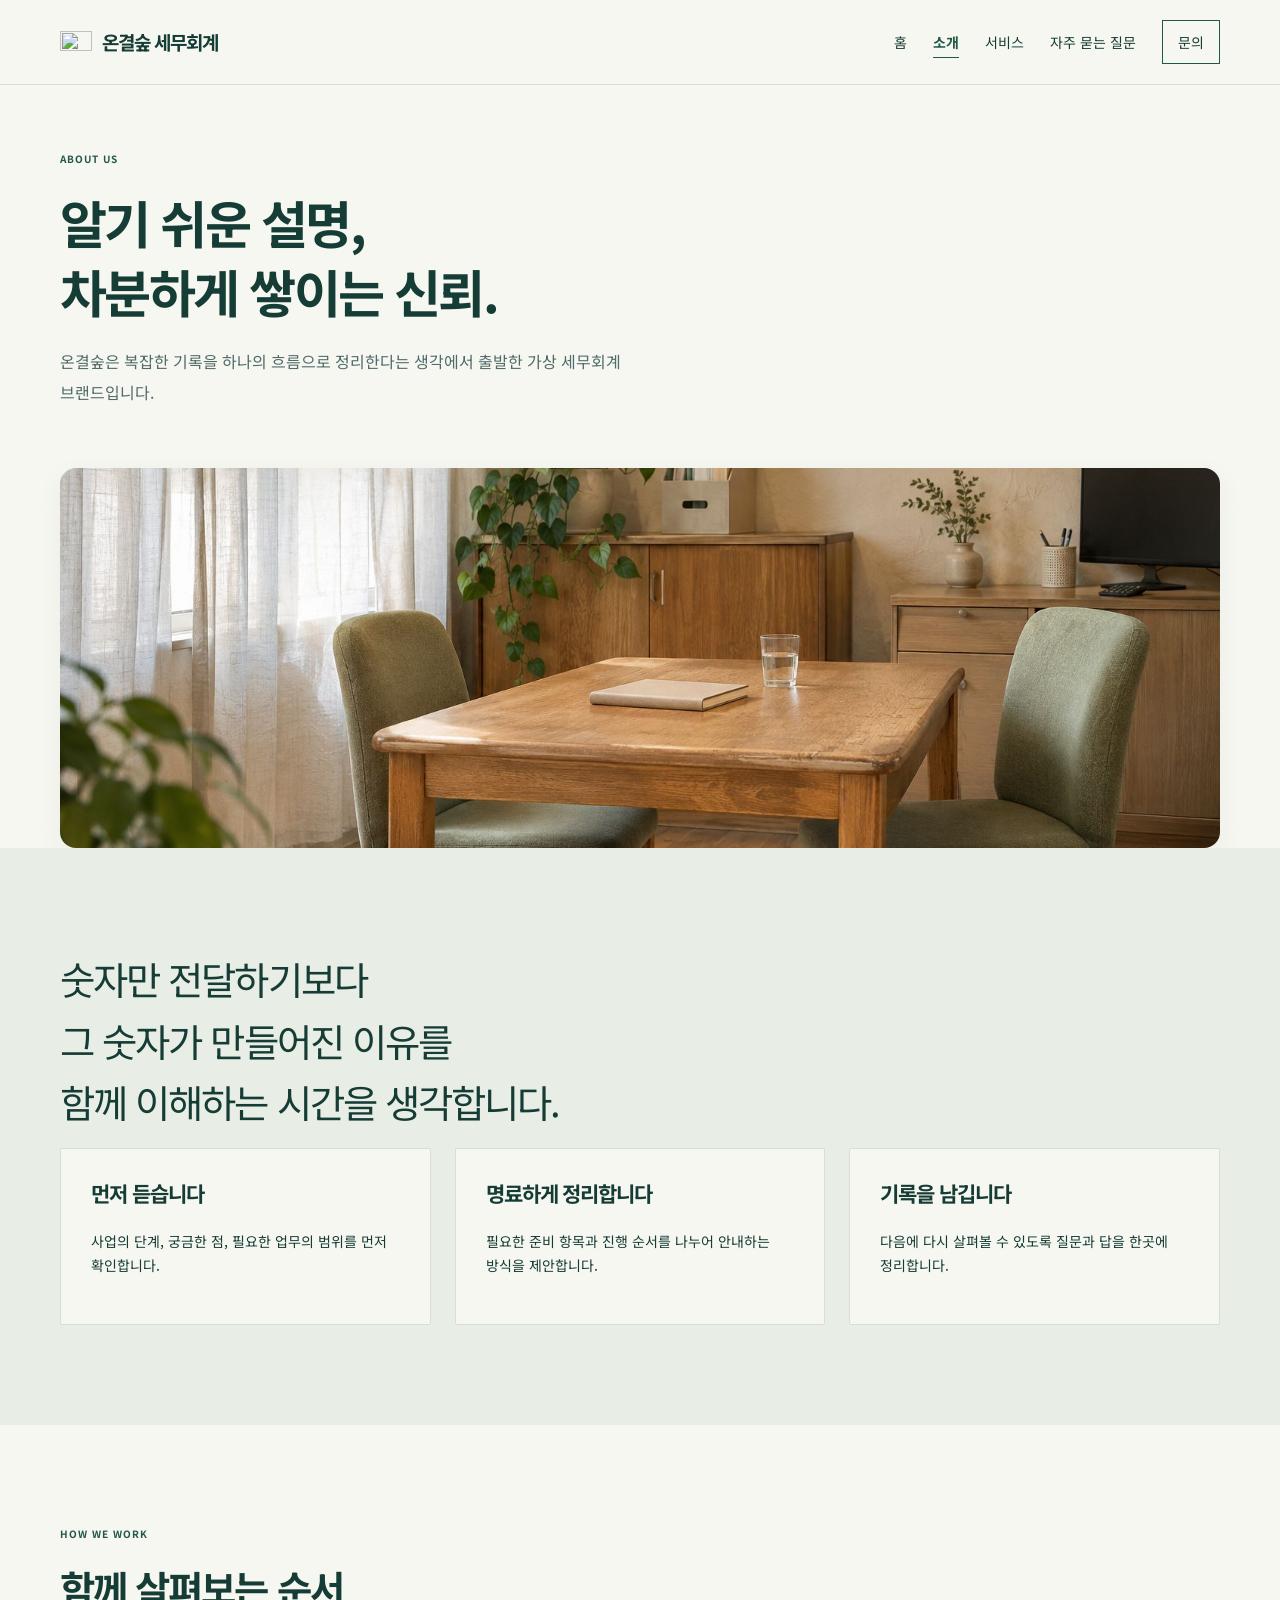
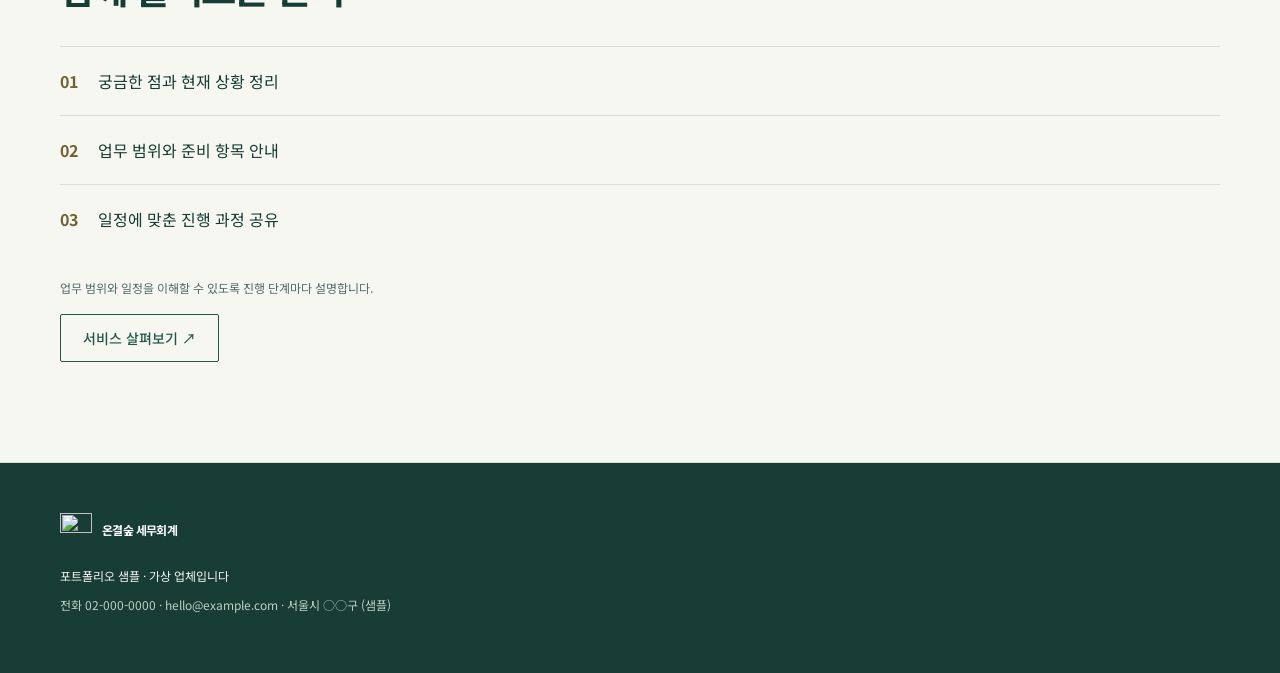
==== commit f8f9048f: "새 로고에 맞춰 쪽과 스타일 갱신" ====
--- a/about.html
+++ b/about.html
@@ -1,3 +1,3 @@
 <!doctype html>
-<html lang="ko"><head><meta charset="utf-8"><meta name="viewport" content="width=device-width,initial-scale=1"><title>사무소 소개 | 온결숲 세무회계</title><meta name="description" content="온결숲 세무회계. 사무소 소개·서비스·자주 묻는 질문과 문의 안내."><meta property="og:title" content="사무소 소개 | 온결숲 세무회계"><meta property="og:description" content="온결숲 세무회계. 사무소 소개·서비스·자주 묻는 질문과 문의 안내."><meta property="og:type" content="website"><meta property="og:locale" content="ko_KR"><meta property="og:image" content="thumb.png"><meta property="og:image:width" content="1280"><meta property="og:image:height" content="800"><link rel="icon" href="assets/mark.svg" type="image/svg+xml"><link rel="stylesheet" href="assets/base.css"><link rel="stylesheet" href="tax.css"><script defer src="assets/common.js"></script><link rel="preconnect" href="https://fonts.googleapis.com"><link rel="preconnect" href="https://fonts.gstatic.com" crossorigin><link href="https://fonts.googleapis.com/css2?family=Noto+Sans+KR:wght@400;500;600;700;800;900&display=swap" rel="stylesheet"></head>
-<body class="tax"><a class="skip" href="#main">본문으로 건너뛰기</a><header class="site-header"><div class="wrap header-inner"><a class="brand" href="index.html"><span class="brand-mark" aria-hidden="true">▥</span>온결숲 세무회계</a><button class="nav-toggle" aria-expanded="false" aria-controls="site-nav" type="button">메뉴</button><nav id="site-nav" aria-label="주 메뉴"><a href="index.html">홈</a><a href="about.html" aria-current="page">소개</a><a href="services.html">서비스</a><a href="faq.html">자주 묻는 질문</a><a href="contact.html">문의</a></nav></div></header><main id="main"><section class="page-intro wrap"><p class="eyebrow">ABOUT US</p><h1>알기 쉬운 설명,<br>차분하게 쌓이는 신뢰.</h1><p class="lead">온결숲은 복잡한 기록을 하나의 흐름으로 정리한다는 생각에서 출발한 가상 세무회계 브랜드입니다.</p></section><figure class="wrap page-photo about-photo"><img src="images/about.jpg" width="1536" height="1024" alt="상담실 테이블과 마주 놓인 두 개의 의자" loading="lazy"></figure><section class="section soft"><div class="wrap"><p class="statement">숫자만 전달하기보다<br>그 숫자가 만들어진 이유를<br>함께 이해하는 시간을 생각합니다.</p><div class="grid three"><article class="panel"><h3>먼저 듣습니다</h3><p>사업의 단계, 궁금한 점, 필요한 업무의 범위를 먼저 확인합니다.</p></article><article class="panel"><h3>명료하게 정리합니다</h3><p>필요한 준비 항목과 진행 순서를 나누어 안내하는 방식을 제안합니다.</p></article><article class="panel"><h3>기록을 남깁니다</h3><p>다음에 다시 살펴볼 수 있도록 질문과 답을 한곳에 정리합니다.</p></article></div></div></section><section class="section wrap"><p class="eyebrow">HOW WE WORK</p><h2>함께 살펴보는 순서</h2><div class="step"><strong>01</strong>궁금한 점과 현재 상황 정리</div><div class="step"><strong>02</strong>업무 범위와 준비 항목 안내</div><div class="step"><strong>03</strong>일정에 맞춘 진행 과정 공유</div><p class="small muted" style="margin-top:24px">업무 범위와 일정을 이해할 수 있도록 진행 단계마다 설명합니다.</p><a class="btn outline" href="services.html">서비스 살펴보기 ↗</a></section></main><footer class="site-footer"><div class="wrap"><div class="footer-row"><a class="brand" href="index.html">온결숲 세무회계</a></div><p>포트폴리오 샘플 · 가상 업체입니다</p><p class="muted small">전화 02-000-0000 · hello@example.com · 서울시 ○○구 (샘플)</p></div></footer><div class="toast" id="toast" role="status" aria-live="polite" hidden></div></body></html>
+<html lang="ko"><head><meta charset="utf-8"><meta name="viewport" content="width=device-width,initial-scale=1"><title>사무소 소개 | 온결숲 세무회계</title><meta name="description" content="온결숲 세무회계. 사무소 소개·서비스·자주 묻는 질문과 문의 안내."><meta property="og:title" content="사무소 소개 | 온결숲 세무회계"><meta property="og:description" content="온결숲 세무회계. 사무소 소개·서비스·자주 묻는 질문과 문의 안내."><meta property="og:type" content="website"><meta property="og:locale" content="ko_KR"><meta property="og:image" content="thumb.png"><meta property="og:image:width" content="1280"><meta property="og:image:height" content="800"><link rel="icon" href="assets/logo.svg" type="image/svg+xml"><link rel="stylesheet" href="assets/base.css"><link rel="stylesheet" href="tax.css"><script defer src="assets/common.js"></script><link rel="preconnect" href="https://fonts.googleapis.com"><link rel="preconnect" href="https://fonts.gstatic.com" crossorigin><link href="https://fonts.googleapis.com/css2?family=Noto+Sans+KR:wght@400;500;600;700;800;900&display=swap" rel="stylesheet"></head>
+<body class="tax"><a class="skip" href="#main">본문으로 건너뛰기</a><header class="site-header"><div class="wrap header-inner"><a class="brand" href="index.html"><img class="brand-symbol" src="assets/logo.svg" width="32" height="32" alt="" aria-hidden="true"><span class="brand-name">온결숲 세무회계</span></a><button class="nav-toggle" aria-expanded="false" aria-controls="site-nav" type="button">메뉴</button><nav id="site-nav" aria-label="주 메뉴"><a href="index.html">홈</a><a href="about.html" aria-current="page">소개</a><a href="services.html">서비스</a><a href="faq.html">자주 묻는 질문</a><a href="contact.html">문의</a></nav></div></header><main id="main"><section class="page-intro wrap"><p class="eyebrow">ABOUT US</p><h1>알기 쉬운 설명,<br>차분하게 쌓이는 신뢰.</h1><p class="lead">온결숲은 복잡한 기록을 하나의 흐름으로 정리한다는 생각에서 출발한 가상 세무회계 브랜드입니다.</p></section><figure class="wrap page-photo about-photo"><img src="images/about.jpg" width="1536" height="1024" alt="상담실 테이블과 마주 놓인 두 개의 의자" loading="lazy"></figure><section class="section soft"><div class="wrap"><p class="statement">숫자만 전달하기보다<br>그 숫자가 만들어진 이유를<br>함께 이해하는 시간을 생각합니다.</p><div class="grid three"><article class="panel"><h3>먼저 듣습니다</h3><p>사업의 단계, 궁금한 점, 필요한 업무의 범위를 먼저 확인합니다.</p></article><article class="panel"><h3>명료하게 정리합니다</h3><p>필요한 준비 항목과 진행 순서를 나누어 안내하는 방식을 제안합니다.</p></article><article class="panel"><h3>기록을 남깁니다</h3><p>다음에 다시 살펴볼 수 있도록 질문과 답을 한곳에 정리합니다.</p></article></div></div></section><section class="section wrap"><p class="eyebrow">HOW WE WORK</p><h2>함께 살펴보는 순서</h2><div class="step"><strong>01</strong>궁금한 점과 현재 상황 정리</div><div class="step"><strong>02</strong>업무 범위와 준비 항목 안내</div><div class="step"><strong>03</strong>일정에 맞춘 진행 과정 공유</div><p class="small muted" style="margin-top:24px">업무 범위와 일정을 이해할 수 있도록 진행 단계마다 설명합니다.</p><a class="btn outline" href="services.html">서비스 살펴보기 ↗</a></section></main><footer class="site-footer"><div class="wrap"><div class="footer-row"><a class="brand" href="index.html"><img class="brand-symbol" src="assets/logo.svg" width="32" height="32" alt="" aria-hidden="true"><span class="brand-name">온결숲 세무회계</span></a></div><p>포트폴리오 샘플 · 가상 업체입니다</p><p class="muted small">전화 02-000-0000 · hello@example.com · 서울시 ○○구 (샘플)</p></div></footer><div class="toast" id="toast" role="status" aria-live="polite" hidden></div></body></html>
